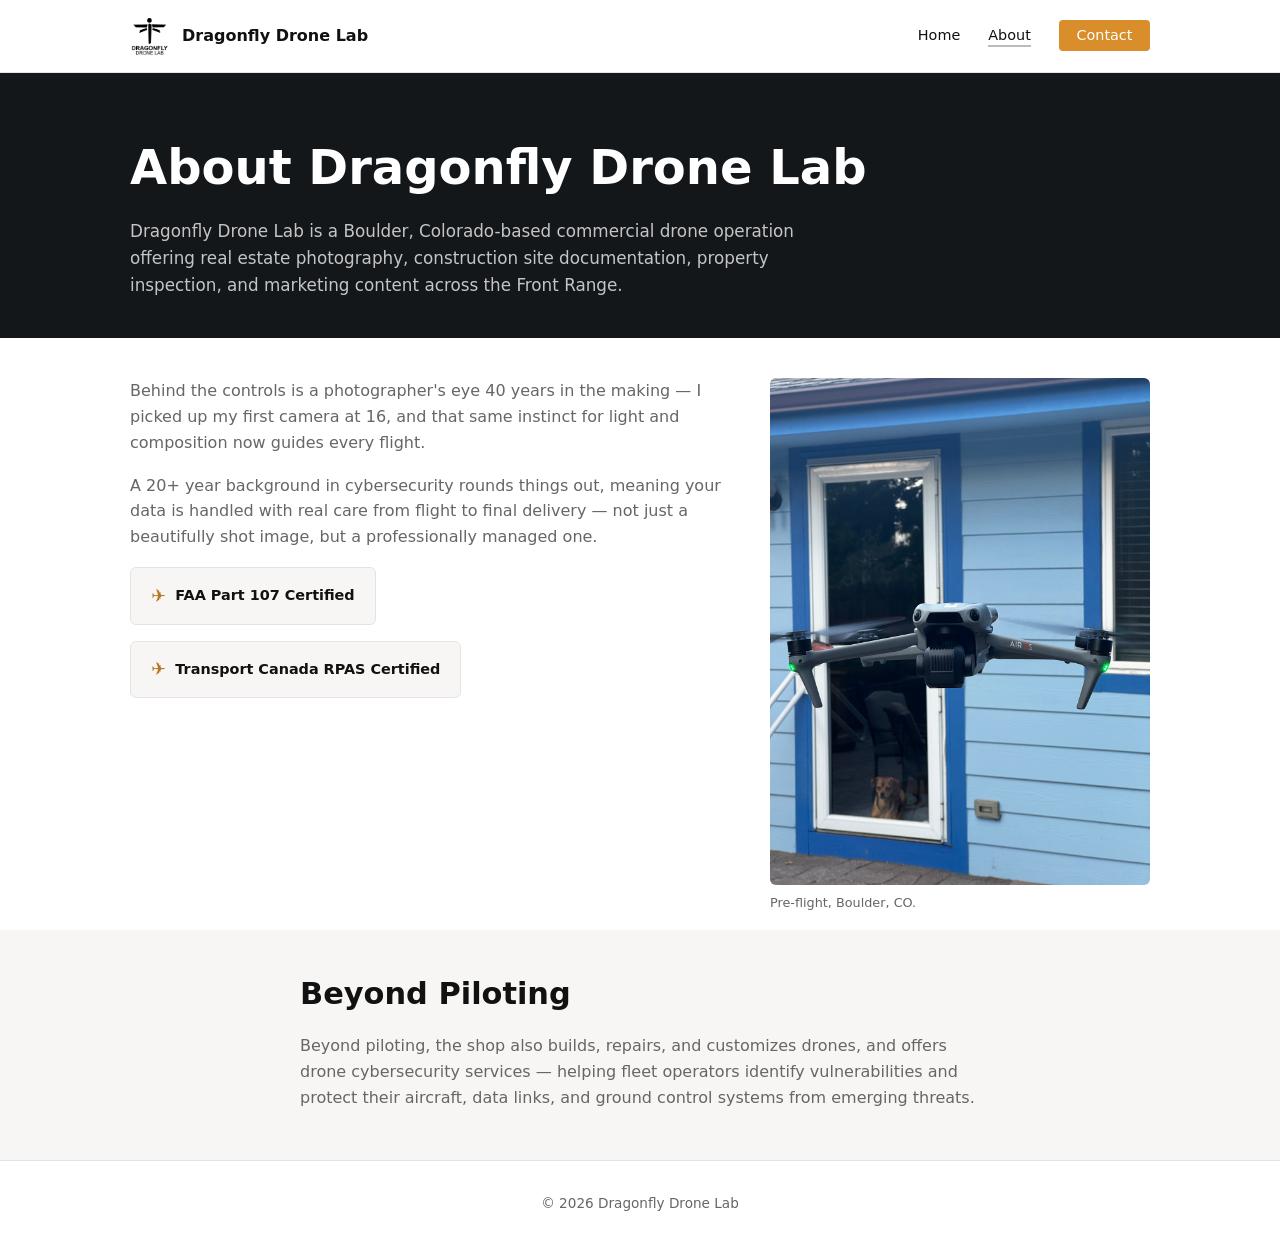
==== about.html @ 1b542e69 "Initial site: home, about, contact pages for Dragonfly Drone Lab Boulder, CO-based drone service sit" ====
<!DOCTYPE html>
<html lang="en">
<head>
  <meta charset="UTF-8">
  <meta name="viewport" content="width=device-width, initial-scale=1.0">
  <title>About — Dragonfly Drone Lab</title>
  <meta name="description" content="Dragonfly Drone Lab is a Boulder, Colorado-based commercial drone operation. FAA Part 107 and Transport Canada RPAS certified, with a background in photography and cybersecurity.">
  <meta property="og:title" content="About — Dragonfly Drone Lab">
  <meta property="og:image" content="https://dragonflydronelab.com/img/logo.png">
  <meta property="og:url" content="https://dragonflydronelab.com/about.html">
  <meta property="og:type" content="website">
  <link rel="stylesheet" href="css/style.css">
</head>
<body>

  <nav>
    <div class="container nav-inner">
      <a href="index.html" class="nav-brand">
        <img src="img/logo.png" alt="Dragonfly Drone Lab logo">
        Dragonfly Drone Lab
      </a>
      <ul class="nav-links">
        <li><a href="index.html">Home</a></li>
        <li><a href="about.html" class="active">About</a></li>
        <li><a href="contact.html" class="nav-contact">Contact</a></li>
      </ul>
    </div>
  </nav>

  <main>

    <section class="page-hero">
      <div class="container">
        <h1>About Dragonfly Drone Lab</h1>
        <p>Dragonfly Drone Lab is a Boulder, Colorado-based commercial drone operation offering real estate photography, construction site documentation, property inspection, and marketing content across the Front Range.</p>
      </div>
    </section>

    <section class="about-body container">
      <div class="about-inner">
        <div class="about-text">
          <p>Behind the controls is a photographer's eye 40 years in the making — I picked up my first camera at 16, and that same instinct for light and composition now guides every flight.</p>
          <p>A 20+ year background in cybersecurity rounds things out, meaning your data is handled with real care from flight to final delivery — not just a beautifully shot image, but a professionally managed one.</p>
          <div class="cert-list">
            <div class="cert-badge">FAA Part 107 Certified</div>
            <div class="cert-badge">Transport Canada RPAS Certified</div>
          </div>
        </div>
        <div class="about-photo">
          <img src="img/drone-portrait.jpg" alt="Dragonfly Drone Lab's drone in flight, ready for takeoff">
          <p>Pre-flight, Boulder, CO.</p>
        </div>
      </div>
    </section>

    <section class="beyond">
      <div class="container beyond-inner">
        <h2>Beyond Piloting</h2>
        <p>Beyond piloting, the shop also builds, repairs, and customizes drones, and offers drone cybersecurity services — helping fleet operators identify vulnerabilities and protect their aircraft, data links, and ground control systems from emerging threats.</p>
      </div>
    </section>

  </main>

  <footer>
    <div class="container">
      <p>&copy; 2026 Dragonfly Drone Lab</p>
    </div>
  </footer>

</body>
</html>
---- css/style.css ----
/* Dragonfly Drone Lab */

:root {
  --ink:     #14171a;
  --black:   #111111;
  --amber:   #d98e2b;
  --amber-dark: #b5741f;
  --sky:     #3a6ea5;
  --white:   #ffffff;
  --offwhite:#f7f6f4;
  --gray:    #666666;
  --border:  #e4e4e7;

  --max-w: 1100px;
  --pad: clamp(1.25rem, 5vw, 2.5rem);
}

*, *::before, *::after { box-sizing: border-box; margin: 0; padding: 0; }

html { font-size: 16px; scroll-behavior: smooth; }

body {
  font-family: system-ui, -apple-system, "Segoe UI", sans-serif;
  color: var(--black);
  background: var(--white);
  line-height: 1.6;
}

a { color: var(--amber-dark); text-decoration: none; }
a:hover { text-decoration: underline; }

img { display: block; max-width: 100%; height: auto; }

/* ── Layout ── */
.container {
  max-width: var(--max-w);
  margin-inline: auto;
  padding-inline: var(--pad);
}

/* ── Nav ── */
nav {
  border-bottom: 1px solid var(--border);
  padding-block: 1rem;
}

.nav-inner {
  display: flex;
  align-items: center;
  justify-content: space-between;
  gap: 1rem;
}

.nav-brand {
  display: flex;
  align-items: center;
  gap: 0.75rem;
  text-decoration: none;
  color: var(--black);
  font-weight: 600;
  font-size: 1rem;
}

.nav-brand img { width: 40px; height: 40px; object-fit: contain; }

.nav-links {
  display: flex;
  align-items: center;
  gap: 1.75rem;
  list-style: none;
  font-size: 0.9rem;
  font-weight: 500;
}

.nav-links a { color: var(--black); }
.nav-links a:hover { color: var(--amber-dark); text-decoration: none; }
.nav-links a.active { color: var(--black); border-bottom: 2px solid #bbb; padding-bottom: 2px; }

.nav-contact {
  background: var(--amber);
  color: var(--white) !important;
  padding: 0.45rem 1.1rem;
  border-radius: 4px;
  border-bottom: none !important;
}
.nav-contact:hover { background: var(--amber-dark); }

/* ── Hero (homepage, full-bleed photo) ── */
.hero {
  position: relative;
  min-height: 78vh;
  display: flex;
  align-items: flex-end;
  background: var(--ink) url("../img/hero-mountains.jpg") center/cover no-repeat;
}

.hero::after {
  content: "";
  position: absolute;
  inset: 0;
  background: linear-gradient(0deg, rgba(10,12,14,0.92) 0%, rgba(10,12,14,0.72) 45%, rgba(10,12,14,0.35) 100%);
}

.hero-inner {
  position: relative;
  padding-block: 3rem 3.5rem;
  color: var(--white);
}

.hero-eyebrow {
  display: inline-block;
  font-size: 0.75rem;
  font-weight: 700;
  text-transform: uppercase;
  letter-spacing: 0.12em;
  color: var(--amber);
  margin-bottom: 0.75rem;
}

.hero h1 {
  font-size: clamp(2.1rem, 5vw, 3.4rem);
  font-weight: 700;
  line-height: 1.15;
  max-width: 760px;
  margin-bottom: 1rem;
}

.hero p {
  font-size: 1.1rem;
  max-width: 560px;
  color: rgba(255,255,255,0.85);
  margin-bottom: 1.5rem;
}

.btn {
  display: inline-block;
  background: var(--amber);
  color: var(--white);
  padding: 0.75rem 1.75rem;
  border-radius: 4px;
  font-weight: 600;
  font-size: 1rem;
}
.btn:hover { background: var(--amber-dark); text-decoration: none; }

.btn-outline {
  display: inline-block;
  border: 1px solid rgba(255,255,255,0.5);
  color: var(--white);
  padding: 0.75rem 1.75rem;
  border-radius: 4px;
  font-weight: 600;
  font-size: 1rem;
  margin-left: 0.75rem;
}
.btn-outline:hover { border-color: var(--white); text-decoration: none; background: rgba(255,255,255,0.08); }

/* ── Services ── */
.services {
  padding-block: 3rem 2.5rem;
}

.section-header {
  margin-bottom: 1.75rem;
  max-width: 640px;
}

.section-label {
  display: inline-block;
  font-size: 0.75rem;
  font-weight: 700;
  text-transform: uppercase;
  letter-spacing: 0.1em;
  color: var(--sky);
  margin-bottom: 0.5rem;
}

.section-header h2 {
  font-size: clamp(1.75rem, 4vw, 2.5rem);
  font-weight: 700;
}

.cards {
  display: grid;
  grid-template-columns: repeat(3, 1fr);
  gap: 1.5rem;
}

.card {
  border: 1px solid var(--border);
  border-radius: 8px;
  overflow: hidden;
  display: flex;
  flex-direction: column;
}

.card img {
  width: 100%;
  aspect-ratio: 4 / 3;
  object-fit: cover;
}

.card-body {
  padding: 1.5rem;
  display: flex;
  flex-direction: column;
  gap: 0.5rem;
}

.card h3 { font-size: 1.05rem; font-weight: 600; }

.card p {
  color: var(--gray);
  font-size: 0.95rem;
  line-height: 1.6;
}

/* ── Value strip ── */
.value-props {
  display: flex;
  flex-wrap: wrap;
  justify-content: center;
  gap: 1.5rem;
  padding-block: 1.25rem;
  font-size: 0.85rem;
  font-weight: 600;
  text-transform: uppercase;
  letter-spacing: 0.05em;
  color: var(--amber-dark);
  border-top: 1px solid var(--border);
  border-bottom: 1px solid var(--border);
  background: var(--offwhite);
}

.value-props span::before {
  content: "\2713 ";
}

/* ── CTA band ── */
.cta-band {
  background: var(--ink);
  color: var(--white);
  padding-block: 3rem;
  text-align: center;
}

.cta-band h2 {
  font-size: clamp(1.5rem, 3.5vw, 2.1rem);
  font-weight: 700;
  margin-bottom: 0.75rem;
}

.cta-band p {
  color: rgba(255,255,255,0.7);
  margin-bottom: 1.5rem;
}

/* ── Page Hero (interior pages) ── */
.page-hero {
  background: var(--ink);
  color: var(--white);
  padding-block: 3.5rem 2.5rem;
}

.page-hero h1 {
  font-size: clamp(2rem, 5vw, 3rem);
  font-weight: 700;
  margin-bottom: 0.75rem;
}

.page-hero p {
  color: rgba(255,255,255,0.75);
  font-size: 1.05rem;
  max-width: 720px;
}

/* ── About ── */
.about-body {
  padding-block: 2.5rem 1rem;
}

.about-inner {
  display: grid;
  grid-template-columns: 1fr 380px;
  gap: 3rem;
  align-items: start;
}

.about-text p {
  color: var(--gray);
  font-size: 1rem;
  margin-bottom: 1.1rem;
  max-width: 620px;
}

.about-photo img {
  width: 100%;
  border-radius: 6px;
  object-fit: cover;
}

.about-photo p {
  font-size: 0.8rem;
  color: var(--gray);
  margin-top: 0.5rem;
}

@media (max-width: 768px) {
  .about-inner {
    grid-template-columns: 1fr;
  }
  .about-photo {
    order: -1;
  }
  .about-photo img {
    max-width: 380px;
  }
}

/* ── Certifications ── */
.certs {
  padding-block: 1.5rem 2rem;
}

.cert-list {
  display: flex;
  flex-wrap: wrap;
  gap: 1rem;
  margin-top: 0.5rem;
}

.cert-badge {
  display: flex;
  align-items: center;
  gap: 0.6rem;
  border: 1px solid var(--border);
  border-radius: 6px;
  padding: 0.85rem 1.25rem;
  font-size: 0.9rem;
  font-weight: 600;
  background: var(--offwhite);
}

.cert-badge::before {
  content: "\2708";
  color: var(--amber-dark);
  font-size: 1.1rem;
}

/* ── Beyond piloting ── */
.beyond {
  background: var(--offwhite);
  padding-block: 2.5rem 3rem;
}

.beyond-inner {
  max-width: 760px;
}

.beyond h2 {
  font-size: clamp(1.4rem, 3vw, 1.9rem);
  font-weight: 700;
  margin-bottom: 0.9rem;
}

.beyond p {
  color: var(--gray);
  font-size: 1rem;
  line-height: 1.65;
}

/* ── Contact ── */
.contact-hero {
  background: var(--ink);
  color: var(--white);
  padding-block: 4rem 3rem;
  text-align: center;
}

.contact-hero h1 {
  font-size: clamp(2rem, 5vw, 3rem);
  font-weight: 700;
  margin-bottom: 0.75rem;
}

.contact-hero p {
  font-size: 1.1rem;
  opacity: 0.75;
}

.contact-body {
  padding-block: 3rem 4rem;
}

.contact-card {
  display: grid;
  grid-template-columns: 1fr 1fr;
  gap: 0;
  border-radius: 16px;
  overflow: hidden;
  border: 1px solid var(--border);
  box-shadow: 0 2px 12px rgba(0,0,0,0.07);
}

.contact-sidebar {
  background: var(--ink);
  color: var(--white);
  padding: 2.5rem;
  display: flex;
  flex-direction: column;
  gap: 1rem;
}

.contact-sidebar h2 {
  font-size: 1.4rem;
  font-weight: 600;
}

.contact-sidebar > p {
  opacity: 0.8;
  font-size: 0.95rem;
  line-height: 1.6;
}

.contact-detail {
  display: flex;
  flex-direction: column;
  gap: 0.15rem;
}

.contact-detail-label {
  font-size: 0.75rem;
  font-weight: 700;
  text-transform: uppercase;
  letter-spacing: 0.08em;
  color: var(--amber);
}

.contact-detail a {
  color: var(--white);
  font-size: 1.05rem;
}

.contact-detail a:hover { color: var(--amber); }

.contact-image {
  display: flex;
  align-items: center;
  justify-content: center;
  background: var(--offwhite);
  padding: 2.5rem;
}

.contact-image img {
  width: 100%;
  max-width: 260px;
  height: auto;
  object-fit: contain;
  display: block;
}

@media (max-width: 768px) {
  .contact-card {
    grid-template-columns: 1fr;
  }
  .contact-image {
    order: -1;
  }
}

/* ── Footer ── */
footer {
  padding-block: 2rem;
  border-top: 1px solid var(--border);
  text-align: center;
  font-size: 0.85rem;
  color: var(--gray);
}

footer a { color: var(--gray); }

/* ── Responsive ── */
@media (max-width: 768px) {
  .nav-links { display: none; }

  .cards {
    grid-template-columns: 1fr;
  }

  .btn-outline {
    margin-left: 0;
    margin-top: 0.75rem;
  }
}
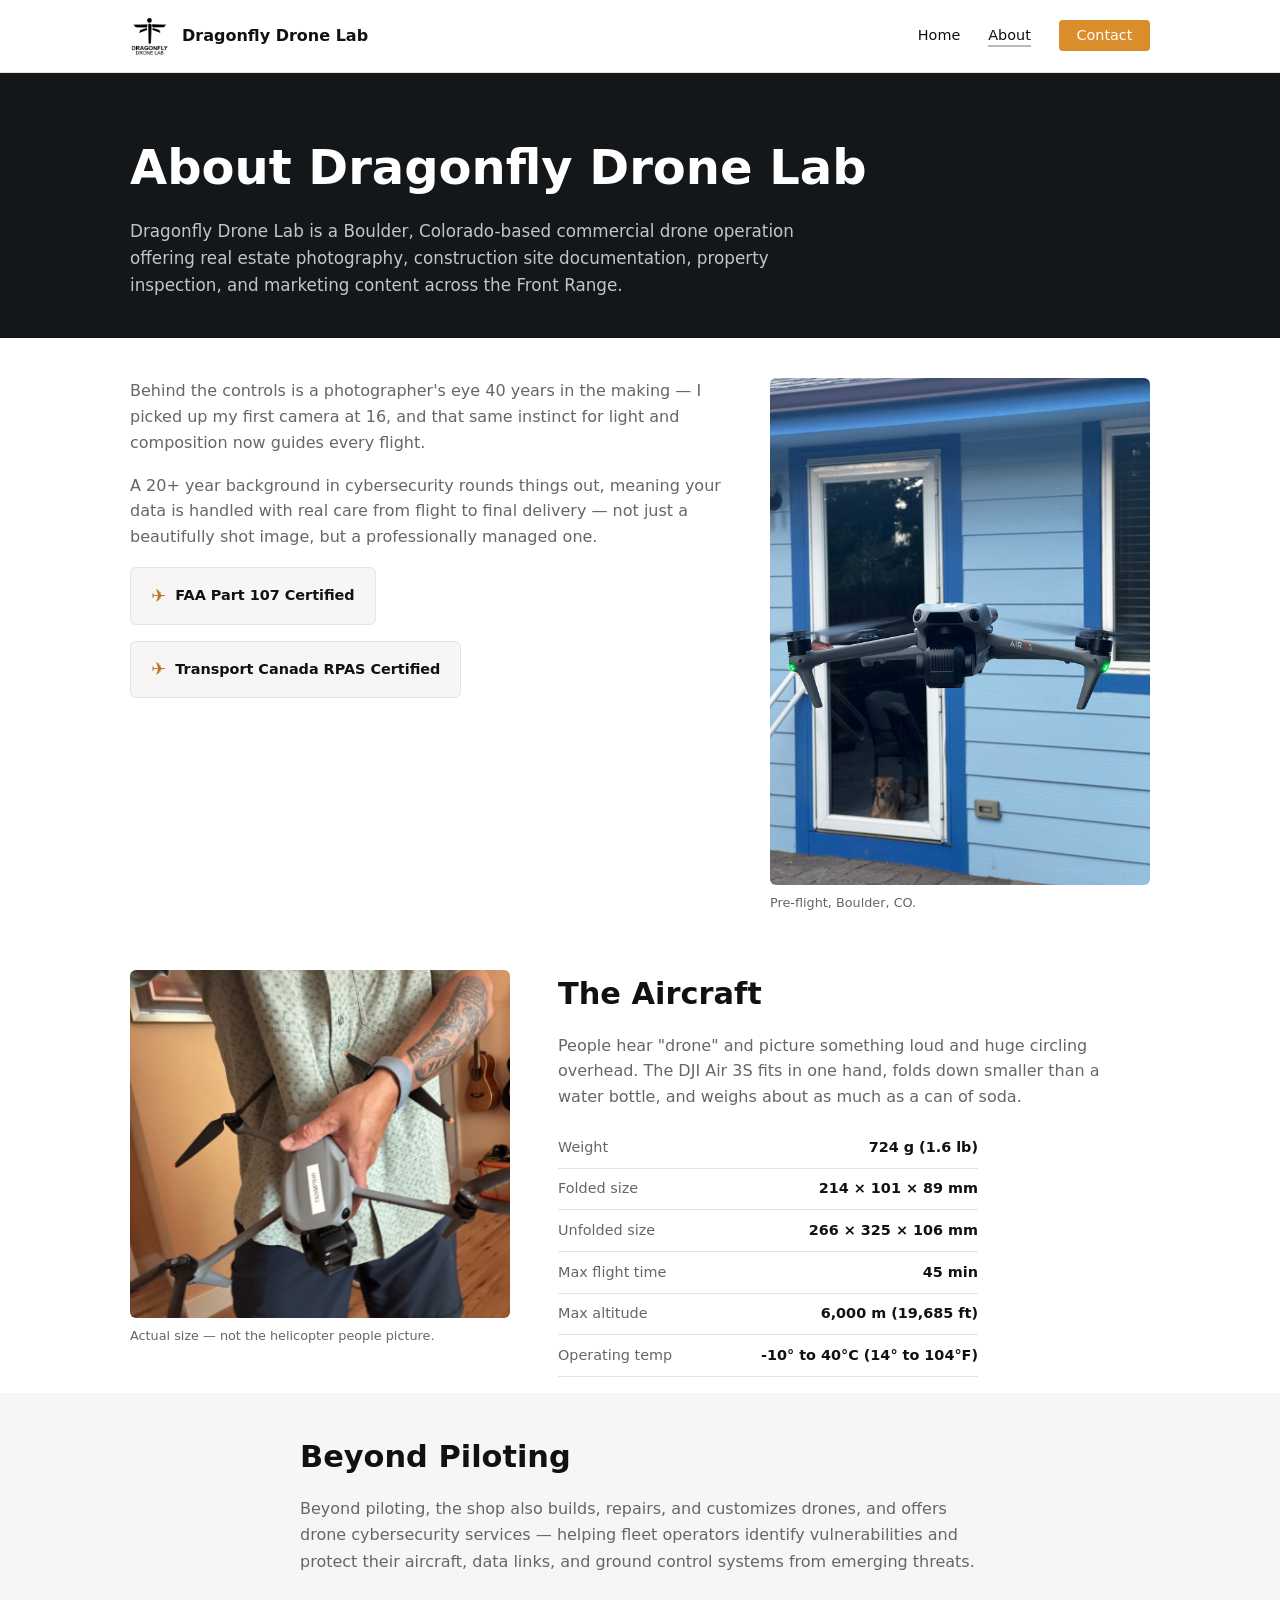
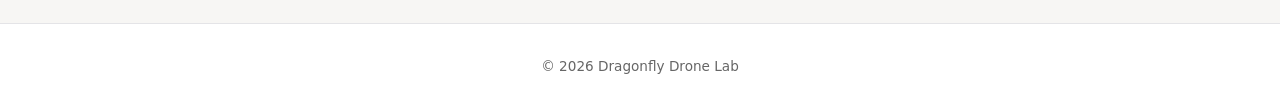
==== commit c0666661: "Add image lightbox and "The Aircraft" spec section Service card photos now open in a full-size light" ====
--- a/about.html
+++ b/about.html
@@ -53,6 +53,27 @@
       </div>
     </section>
 
+    <section class="about-body container">
+      <div class="about-inner about-inner--reverse">
+        <div class="about-photo">
+          <img src="img/drone-scale.jpg" alt="Dragonfly Drone Lab's DJI Air 3S held in one hand, showing its actual size">
+          <p>Actual size — not the helicopter people picture.</p>
+        </div>
+        <div class="about-text">
+          <h2>The Aircraft</h2>
+          <p>People hear "drone" and picture something loud and huge circling overhead. The DJI Air 3S fits in one hand, folds down smaller than a water bottle, and weighs about as much as a can of soda.</p>
+          <ul class="spec-list">
+            <li><span>Weight</span><strong>724 g (1.6 lb)</strong></li>
+            <li><span>Folded size</span><strong>214 × 101 × 89 mm</strong></li>
+            <li><span>Unfolded size</span><strong>266 × 325 × 106 mm</strong></li>
+            <li><span>Max flight time</span><strong>45 min</strong></li>
+            <li><span>Max altitude</span><strong>6,000 m (19,685 ft)</strong></li>
+            <li><span>Operating temp</span><strong>-10&deg; to 40&deg;C (14&deg; to 104&deg;F)</strong></li>
+          </ul>
+        </div>
+      </div>
+    </section>
+
     <section class="beyond">
       <div class="container beyond-inner">
         <h2>Beyond Piloting</h2>
--- a/css/style.css
+++ b/css/style.css
@@ -181,8 +181,8 @@
 }
 
 .cards {
-  display: grid;
-  grid-template-columns: repeat(3, 1fr);
+  display: flex;
+  flex-direction: column;
   gap: 1.5rem;
 }
 
@@ -190,21 +190,86 @@
   border: 1px solid var(--border);
   border-radius: 8px;
   overflow: hidden;
-  display: flex;
-  flex-direction: column;
-}
-
-.card img {
+  display: grid;
+  grid-template-columns: 1.4fr 1fr;
+}
+
+.card-images {
+  display: grid;
+  grid-template-columns: repeat(auto-fit, minmax(0, 1fr));
+  gap: 3px;
+}
+
+.card-images--grid {
+  grid-template-columns: repeat(3, 1fr);
+}
+
+.card-images img {
   width: 100%;
   aspect-ratio: 4 / 3;
   object-fit: cover;
+  cursor: pointer;
+  transition: opacity 0.15s ease;
+}
+
+.card-images img:hover {
+  opacity: 0.85;
+}
+
+/* ── Lightbox ── */
+.lightbox {
+  display: none;
+  position: fixed;
+  inset: 0;
+  background: rgba(10, 12, 14, 0.92);
+  align-items: center;
+  justify-content: center;
+  padding: clamp(1.5rem, 5vw, 4rem);
+  z-index: 1000;
+  cursor: zoom-out;
+}
+
+.lightbox.active {
+  display: flex;
+}
+
+.lightbox img {
+  max-width: 100%;
+  max-height: 100%;
+  border-radius: 6px;
+  box-shadow: 0 8px 40px rgba(0,0,0,0.5);
+  cursor: default;
+}
+
+.lightbox-close {
+  position: absolute;
+  top: 1.25rem;
+  right: 1.5rem;
+  background: none;
+  border: none;
+  color: var(--white);
+  font-size: 2.5rem;
+  line-height: 1;
+  cursor: pointer;
+  padding: 0.5rem;
+}
+
+.lightbox-close:hover {
+  color: var(--amber);
 }
 
 .card-body {
-  padding: 1.5rem;
+  padding: 2rem;
   display: flex;
   flex-direction: column;
-  gap: 0.5rem;
+  justify-content: center;
+  gap: 0.6rem;
+}
+
+@media (max-width: 768px) {
+  .card {
+    grid-template-columns: 1fr;
+  }
 }
 
 .card h3 { font-size: 1.05rem; font-weight: 600; }
@@ -286,6 +351,16 @@
   align-items: start;
 }
 
+.about-inner--reverse {
+  grid-template-columns: 380px 1fr;
+}
+
+.about-text h2 {
+  font-size: clamp(1.4rem, 3vw, 1.9rem);
+  font-weight: 700;
+  margin-bottom: 0.9rem;
+}
+
 .about-text p {
   color: var(--gray);
   font-size: 1rem;
@@ -305,8 +380,36 @@
   margin-top: 0.5rem;
 }
 
+.spec-list {
+  list-style: none;
+  display: flex;
+  flex-direction: column;
+  max-width: 420px;
+  margin-top: 0.5rem;
+}
+
+.spec-list li {
+  display: flex;
+  justify-content: space-between;
+  gap: 1rem;
+  padding-block: 0.55rem;
+  border-bottom: 1px solid var(--border);
+  font-size: 0.9rem;
+}
+
+.spec-list span {
+  color: var(--gray);
+}
+
+.spec-list strong {
+  color: var(--black);
+  font-weight: 600;
+  text-align: right;
+}
+
 @media (max-width: 768px) {
-  .about-inner {
+  .about-inner,
+  .about-inner--reverse {
     grid-template-columns: 1fr;
   }
   .about-photo {
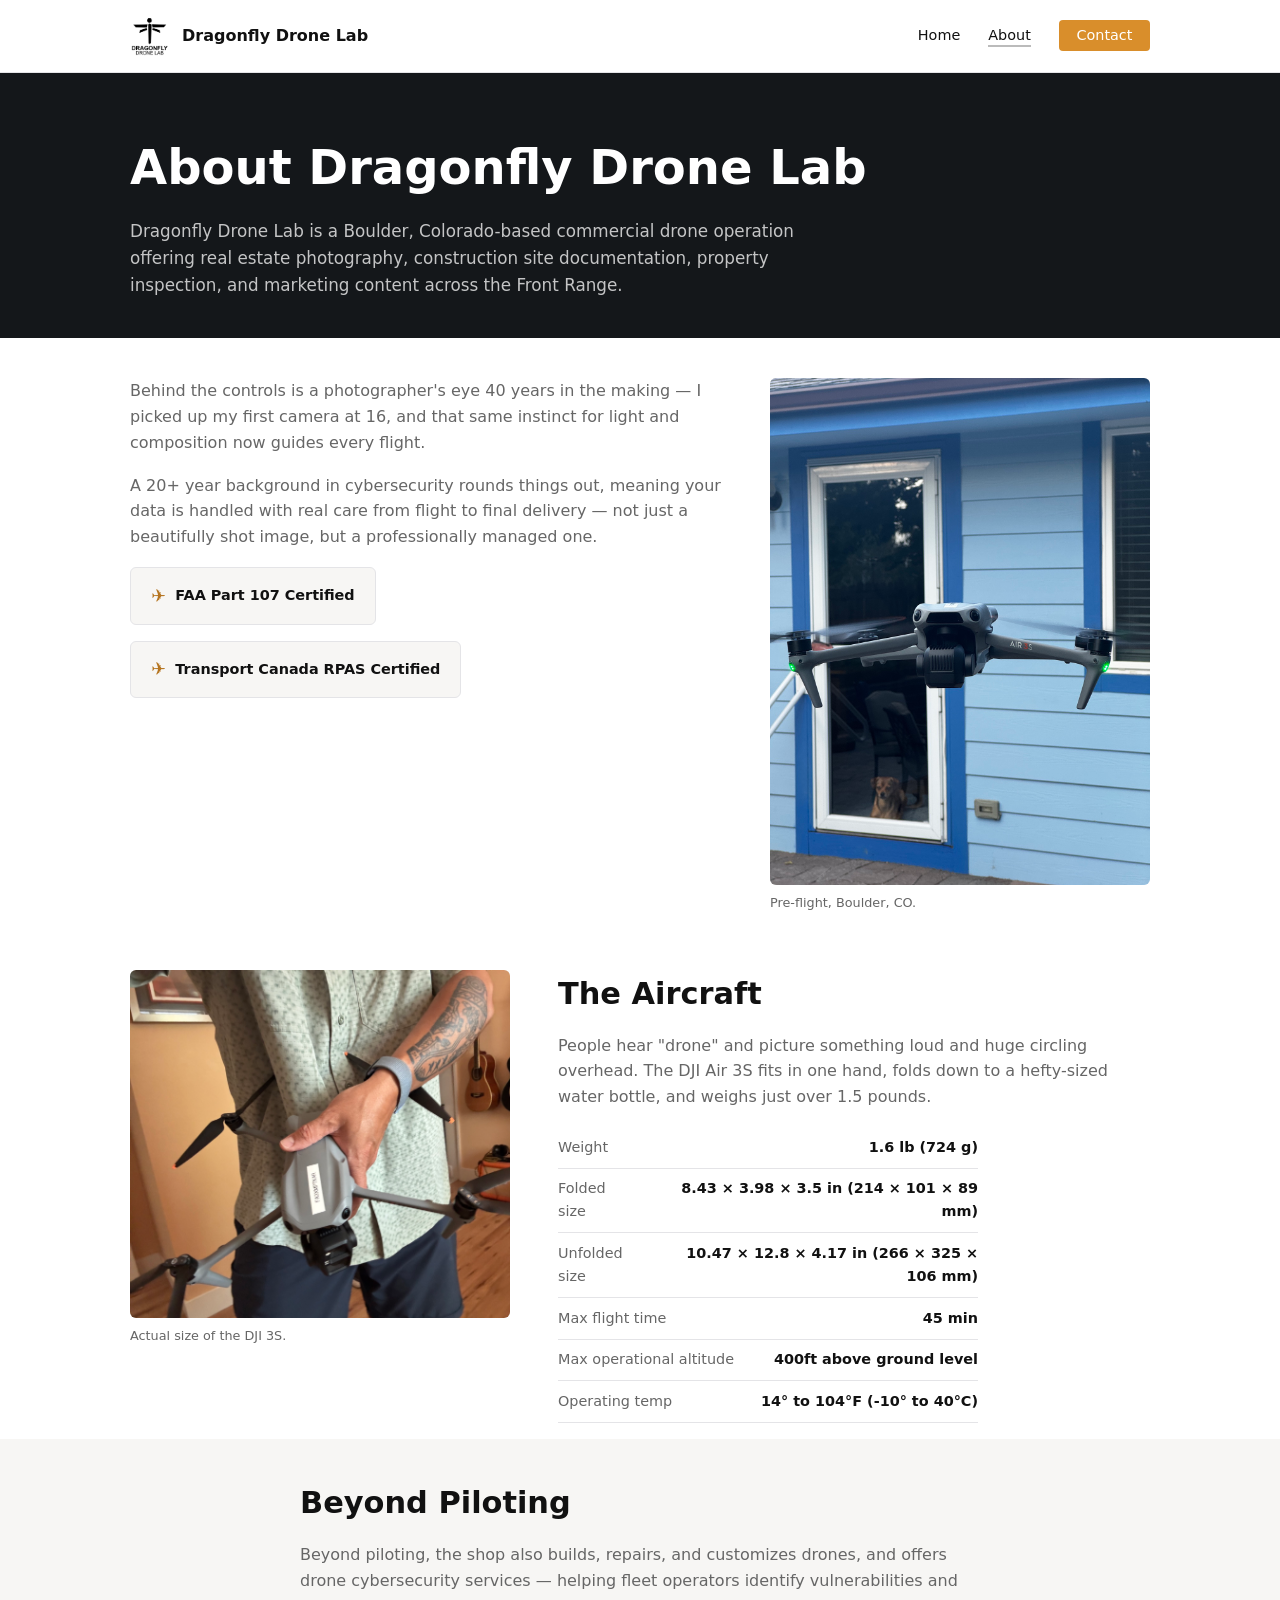
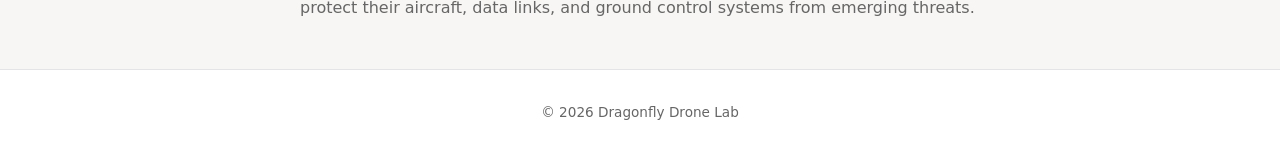
==== commit a1d8ab97: "Reorder spec list to imperial-first, metric in parens Co-Authored-By: Claude Sonnet 5 <noreply@anthr" ====
--- a/about.html
+++ b/about.html
@@ -57,18 +57,18 @@
       <div class="about-inner about-inner--reverse">
         <div class="about-photo">
           <img src="img/drone-scale.jpg" alt="Dragonfly Drone Lab's DJI Air 3S held in one hand, showing its actual size">
-          <p>Actual size — not the helicopter people picture.</p>
+          <p>Actual size of the DJI 3S.</p>
         </div>
         <div class="about-text">
           <h2>The Aircraft</h2>
-          <p>People hear "drone" and picture something loud and huge circling overhead. The DJI Air 3S fits in one hand, folds down smaller than a water bottle, and weighs about as much as a can of soda.</p>
+          <p>People hear "drone" and picture something loud and huge circling overhead. The DJI Air 3S fits in one hand, folds down to a hefty-sized water bottle, and weighs just over 1.5 pounds.</p>
           <ul class="spec-list">
-            <li><span>Weight</span><strong>724 g (1.6 lb)</strong></li>
-            <li><span>Folded size</span><strong>214 × 101 × 89 mm</strong></li>
-            <li><span>Unfolded size</span><strong>266 × 325 × 106 mm</strong></li>
+            <li><span>Weight</span><strong>1.6 lb (724 g)</strong></li>
+            <li><span>Folded size</span><strong>8.43 × 3.98 × 3.5 in (214 × 101 × 89 mm)</strong></li>
+            <li><span>Unfolded size</span><strong>10.47 × 12.8 × 4.17 in (266 × 325 × 106 mm)</strong></li>
             <li><span>Max flight time</span><strong>45 min</strong></li>
-            <li><span>Max altitude</span><strong>6,000 m (19,685 ft)</strong></li>
-            <li><span>Operating temp</span><strong>-10&deg; to 40&deg;C (14&deg; to 104&deg;F)</strong></li>
+            <li><span>Max operational altitude</span><strong>400ft above ground level</strong></li>
+            <li><span>Operating temp</span><strong>14&deg; to 104&deg;F (-10&deg; to 40&deg;C)</strong></li>
           </ul>
         </div>
       </div>
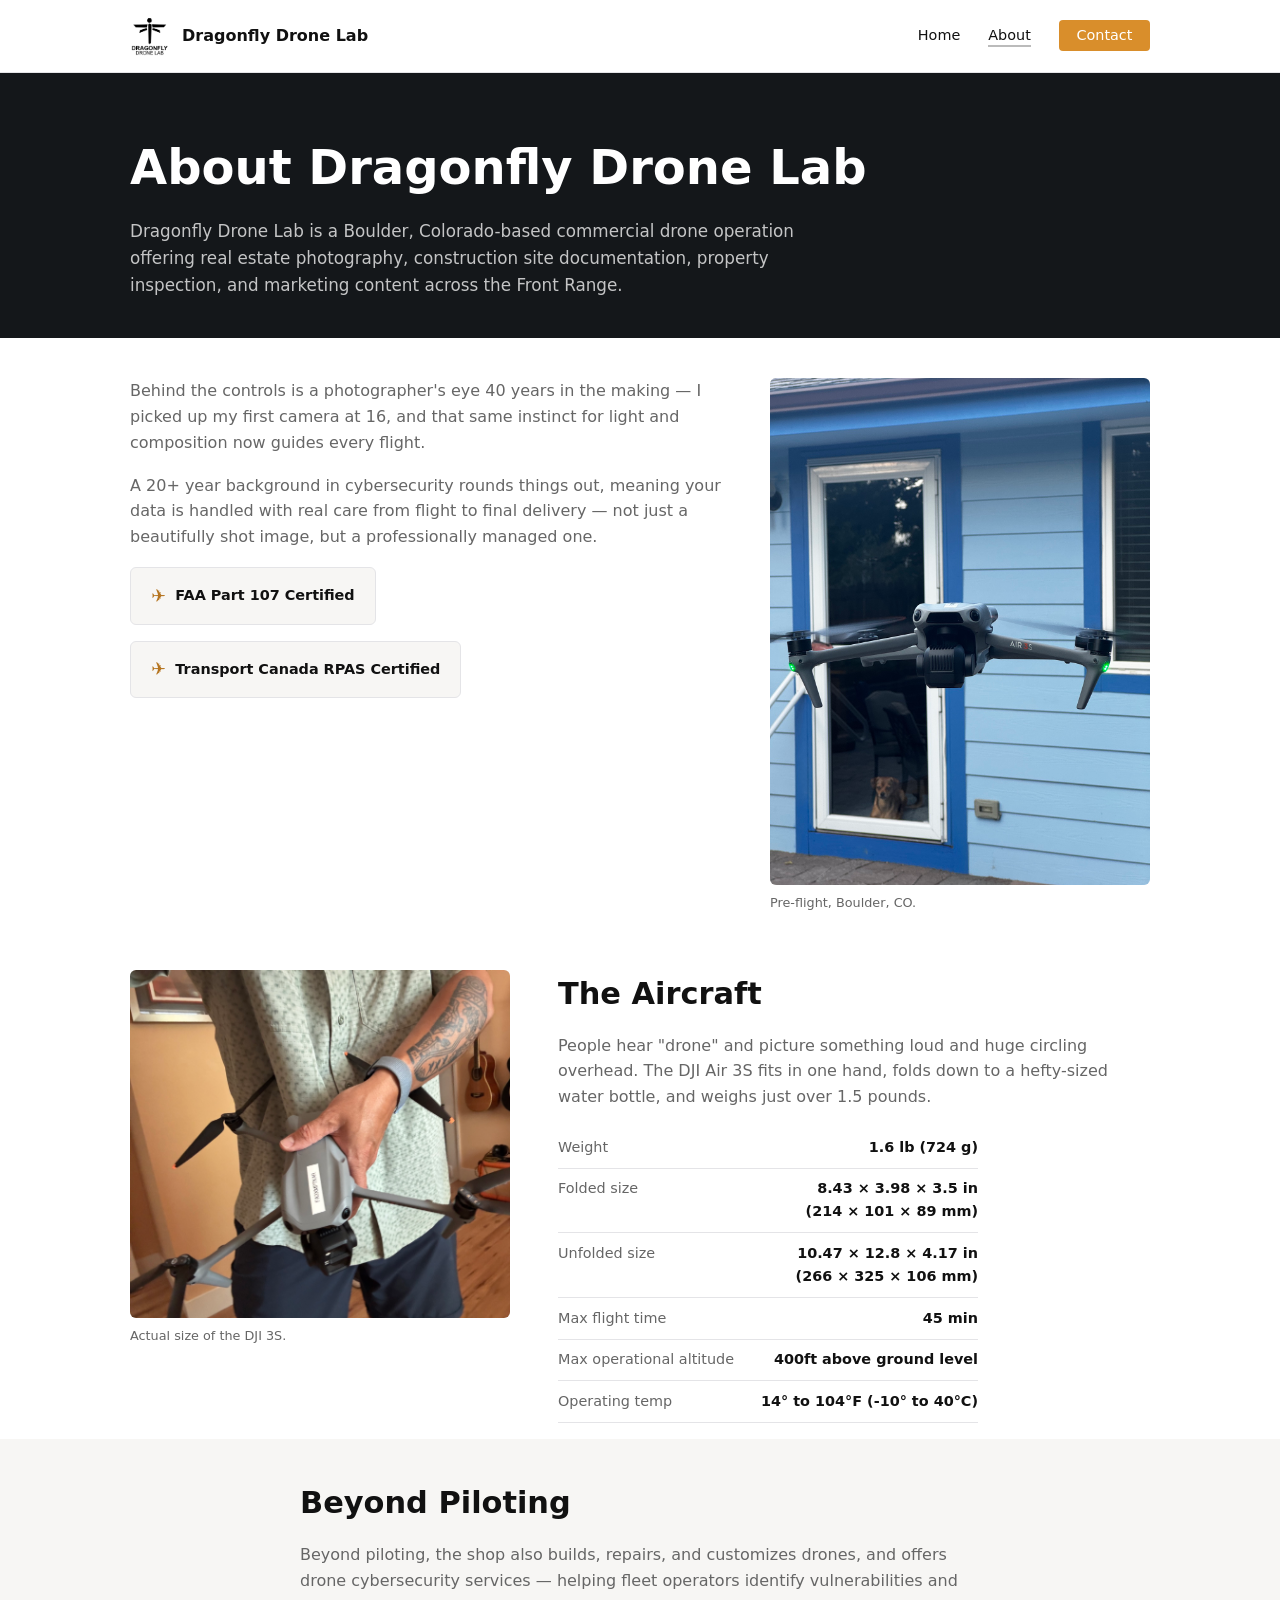
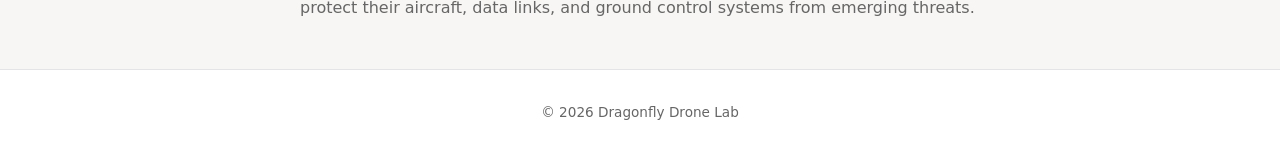
==== commit cc832260: "Line-break imperial/metric on long dimension spec rows Co-Authored-By: Claude Sonnet 5 <noreply@anth" ====
--- a/about.html
+++ b/about.html
@@ -64,8 +64,8 @@
           <p>People hear "drone" and picture something loud and huge circling overhead. The DJI Air 3S fits in one hand, folds down to a hefty-sized water bottle, and weighs just over 1.5 pounds.</p>
           <ul class="spec-list">
             <li><span>Weight</span><strong>1.6 lb (724 g)</strong></li>
-            <li><span>Folded size</span><strong>8.43 × 3.98 × 3.5 in (214 × 101 × 89 mm)</strong></li>
-            <li><span>Unfolded size</span><strong>10.47 × 12.8 × 4.17 in (266 × 325 × 106 mm)</strong></li>
+            <li><span>Folded size</span><strong>8.43 × 3.98 × 3.5 in <br/>(214 × 101 × 89 mm)</strong></li>
+            <li><span>Unfolded size</span><strong>10.47 × 12.8 × 4.17 in <br/>(266 × 325 × 106 mm)</strong></li>
             <li><span>Max flight time</span><strong>45 min</strong></li>
             <li><span>Max operational altitude</span><strong>400ft above ground level</strong></li>
             <li><span>Operating temp</span><strong>14&deg; to 104&deg;F (-10&deg; to 40&deg;C)</strong></li>
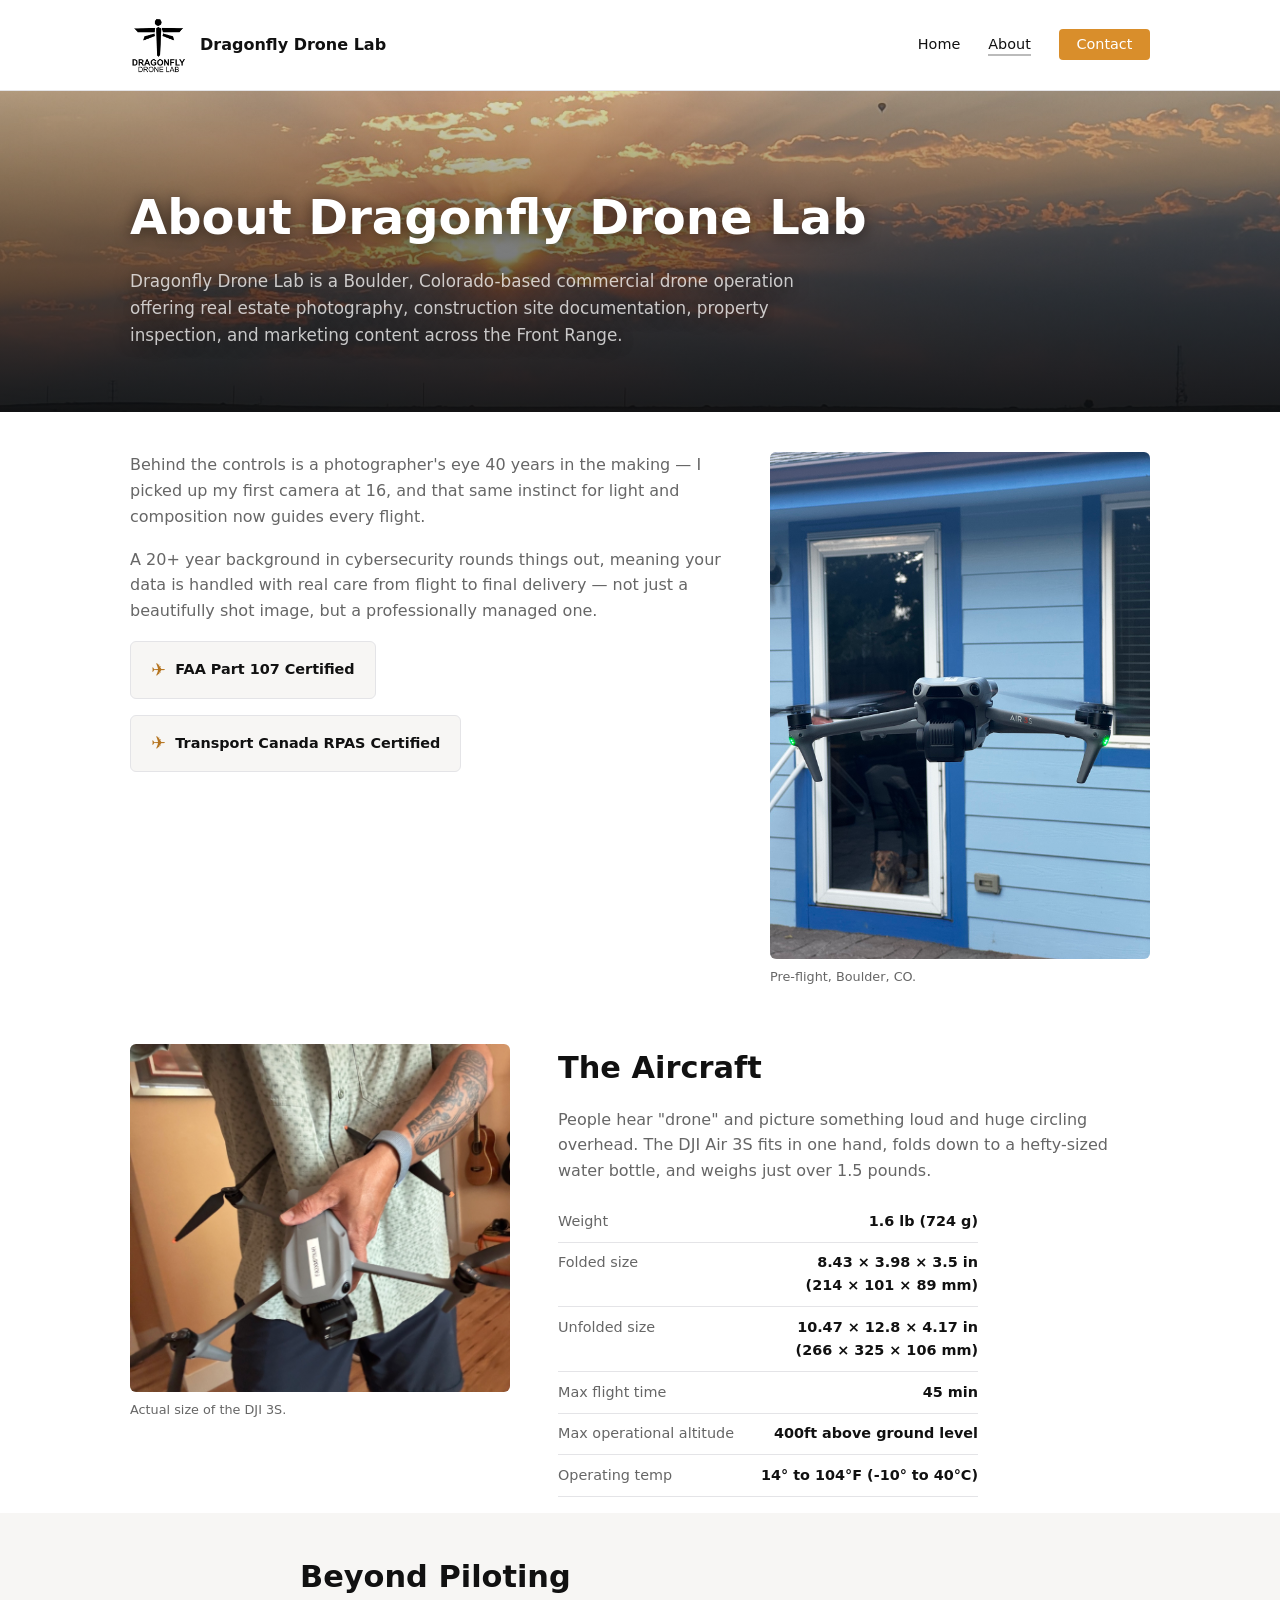
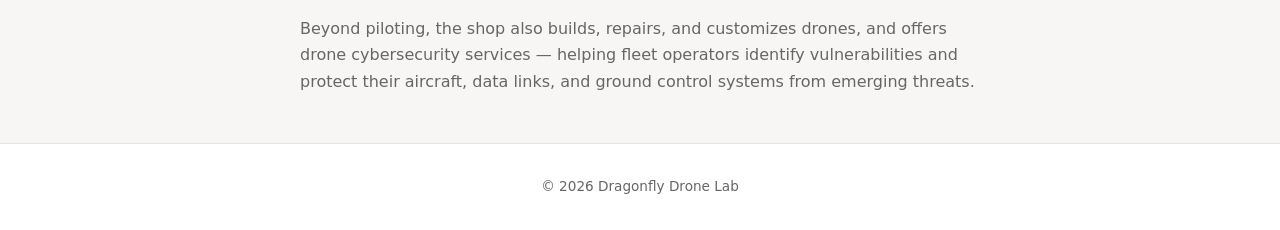
==== commit 1008e120: "Add Niwot shoot: downtown storefronts, Flatirons, roof survey, sunrise hero Aerial Photography grid " ====
--- a/about.html
+++ b/about.html
@@ -29,7 +29,7 @@
 
   <main>
 
-    <section class="page-hero">
+    <section class="page-hero page-hero--photo">
       <div class="container">
         <h1>About Dragonfly Drone Lab</h1>
         <p>Dragonfly Drone Lab is a Boulder, Colorado-based commercial drone operation offering real estate photography, construction site documentation, property inspection, and marketing content across the Front Range.</p>
--- a/css/style.css
+++ b/css/style.css
@@ -61,7 +61,7 @@
   font-size: 1rem;
 }
 
-.nav-brand img { width: 40px; height: 40px; object-fit: contain; }
+.nav-brand img { width: 58px; height: 58px; object-fit: contain; }
 
 .nav-links {
   display: flex;
@@ -98,11 +98,14 @@
   content: "";
   position: absolute;
   inset: 0;
-  background: linear-gradient(0deg, rgba(10,12,14,0.92) 0%, rgba(10,12,14,0.72) 45%, rgba(10,12,14,0.35) 100%);
+  z-index: 0;
+  pointer-events: none;
+  background: linear-gradient(0deg, rgba(10,12,14,0.75) 0%, rgba(10,12,14,0.4) 45%, rgba(10,12,14,0.05) 100%);
 }
 
 .hero-inner {
   position: relative;
+  z-index: 1;
   padding-block: 3rem 3.5rem;
   color: var(--white);
 }
@@ -115,6 +118,7 @@
   letter-spacing: 0.12em;
   color: var(--amber);
   margin-bottom: 0.75rem;
+  text-shadow: 0 1px 12px rgba(0,0,0,0.6);
 }
 
 .hero h1 {
@@ -123,13 +127,15 @@
   line-height: 1.15;
   max-width: 760px;
   margin-bottom: 1rem;
+  text-shadow: 0 2px 20px rgba(0,0,0,0.65);
 }
 
 .hero p {
   font-size: 1.1rem;
   max-width: 560px;
-  color: rgba(255,255,255,0.85);
+  color: rgba(255,255,255,0.9);
   margin-bottom: 1.5rem;
+  text-shadow: 0 1px 16px rgba(0,0,0,0.6);
 }
 
 .btn {
@@ -327,6 +333,31 @@
   padding-block: 3.5rem 2.5rem;
 }
 
+.page-hero--photo {
+  position: relative;
+  padding-block: 5.5rem 4rem;
+  background: var(--ink) url("../img/niwot-sunrise-balloon.jpg") center/cover no-repeat;
+}
+
+.page-hero--photo::after {
+  content: "";
+  position: absolute;
+  inset: 0;
+  z-index: 0;
+  pointer-events: none;
+  background: linear-gradient(0deg, rgba(10,12,14,0.85) 0%, rgba(10,12,14,0.5) 55%, rgba(10,12,14,0.15) 100%);
+}
+
+.page-hero--photo .container {
+  position: relative;
+  z-index: 1;
+}
+
+.page-hero--photo h1,
+.page-hero--photo p {
+  text-shadow: 0 2px 16px rgba(0,0,0,0.6);
+}
+
 .page-hero h1 {
   font-size: clamp(2rem, 5vw, 3rem);
   font-weight: 700;
@@ -550,7 +581,7 @@
   display: flex;
   align-items: center;
   justify-content: center;
-  background: var(--offwhite);
+  background: var(--white);
   padding: 2.5rem;
 }
 
